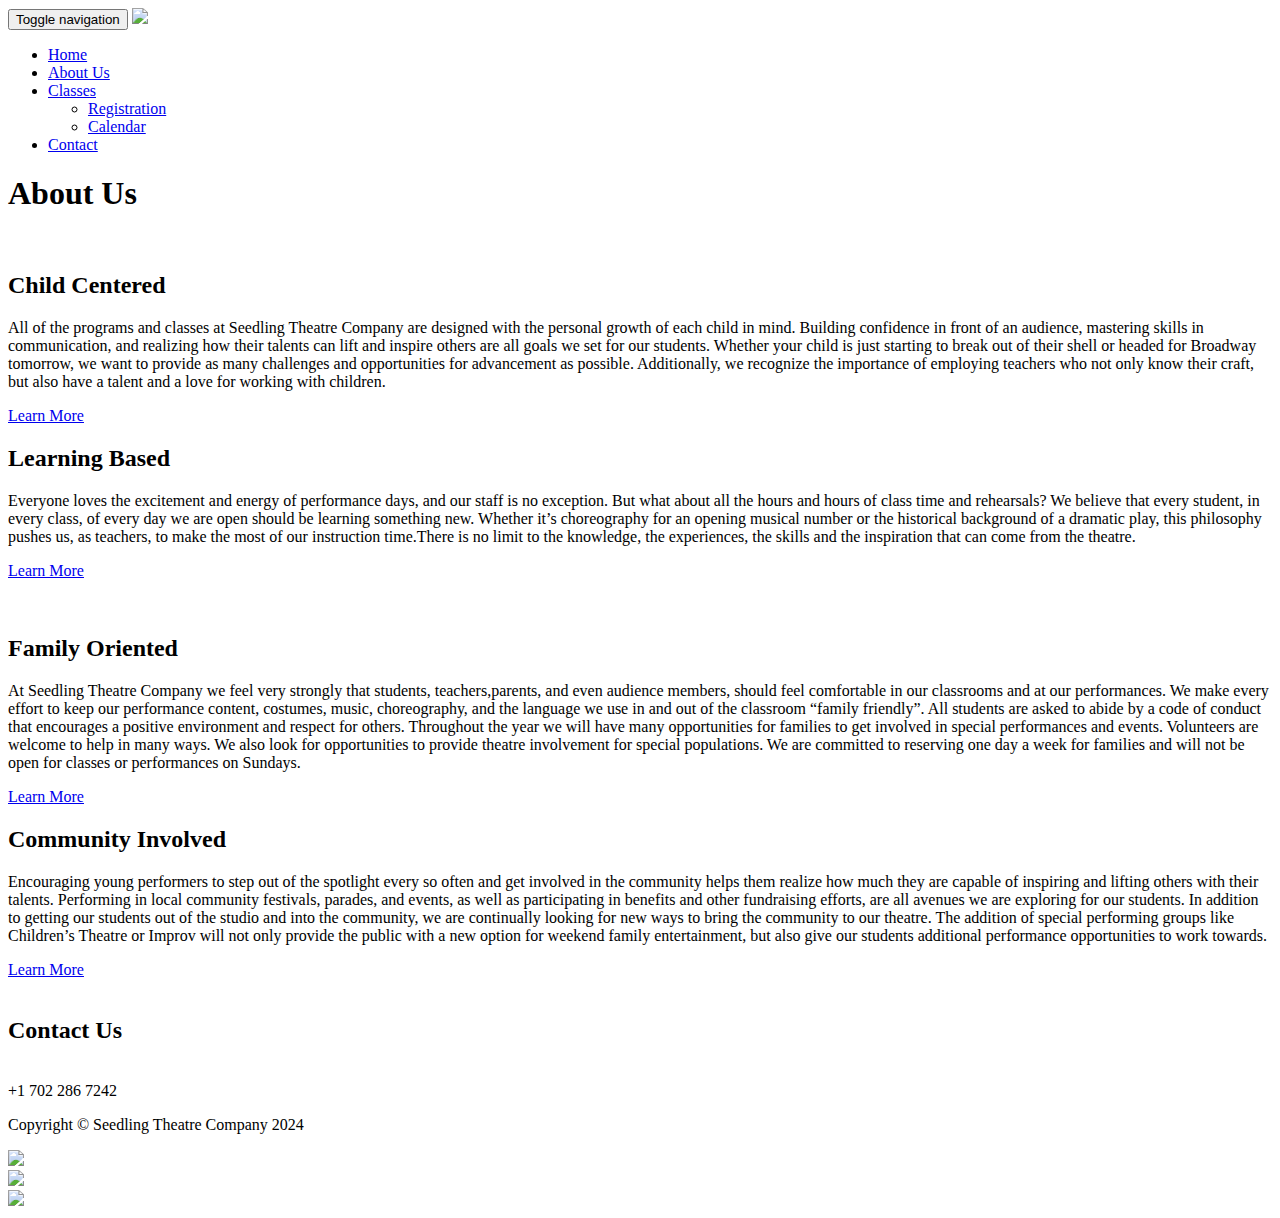
==== about.html @ 43692fe2 "Add files via upload" ====
<!DOCTYPE html>
<html lang="en">

<head>

    <meta charset="utf-8">
    <meta http-equiv="X-UA-Compatible" content="IE=edge">
    <meta name="viewport" content="width=device-width, initial-scale=1">
    
    <title>Seedling Theatre Company</title>

    <link href="css/bootstrap.min.css" rel="stylesheet">

    <link href="css/custom.css" rel="stylesheet">

    <link href='http://fonts.googleapis.com/css?family=Open+Sans:300italic,400italic,600italic,700italic,800italic,400,300,600,700,800' rel='stylesheet' type='text/css'>
    
</head>

<body>

    <!-- Navigation -->
    <nav id="siteNav" class="navbar navbar-default navbar-fixed-top" role="navigation">
        <div class="container">
            <!-- Logo and responsive toggle -->
            <div class="navbar-header">
                <button type="button" class="navbar-toggle" data-toggle="collapse" data-target="#navbar">
                    <span class="sr-only">Toggle navigation</span>
                    <span class="icon-bar"></span>
                    <span class="icon-bar"></span>
                    <span class="icon-bar"></span>
                </button>
                <a class="navbar-brand" href="#">
                	 <img class="img-responsive" src="images/SeedlingTheatreLOGO.png"width="200px"> 
                    
                
                </a>
            </div>
            <!-- Navbar links -->
            <div class="collapse navbar-collapse" id="navbar">
                <ul class="nav navbar-nav navbar-right">
                    <li class="active">
                        <a href="file:///Users/faresalkharji/Desktop/web_code/index.html#">Home</a>
                    </li>
                    <li>
                        <a href="file:///Users/faresalkharji/Desktop/web_code/about.html#">About Us</a>
                    </li>
					<li class="dropdown">
						<a href="#" class="dropdown-toggle" data-toggle="dropdown" role="button" aria-haspopup="true" aria-expanded="false">Classes <span class="caret"></span></a>
						<ul class="dropdown-menu" aria-labelledby="about-us">
							<li><a href="file:///Users/faresalkharji/Desktop/web_code/Registration.html">Registration</a></li>
							<li><a href="file:///Users/faresalkharji/Desktop/web_code/calendar.html">Calendar</a></li>
							
						</ul>
					</li>
                    <li>
                        <a href="file:///Users/faresalkharji/Desktop/web_code/contact.html">Contact</a>
                    </li>
                </ul>
                
            </div><!-- /.navbar-collapse -->
        </div><!-- /.container -->
    </nav>

	<!-- Header -->
    <header>
        <div class="header-content">
            <div class="header-content-inner">
                <h1>About Us</h1>
            </div>
        </div>
    </header>

	<!-- Intro Section -->
   

	<!-- Content 1 -->
    <section class="content">
        <div class="container">
            <div class="row">
                <div class="col-sm-6">
                    <img class="img-responsive img-circle center-block" src="images/Child.jpg" alt="">
                </div>
                <div class="col-sm-6">
                	<h2 class="section-header">Child Centered</h2>
                	<p class="lead text-muted">All of the programs and classes at Seedling Theatre Company are designed with the personal growth of each child in mind. Building confidence in front of an audience, mastering skills in communication, and realizing how their talents can lift and inspire others are all goals we set for our students.

Whether your child is just starting to break out of their shell or headed for Broadway tomorrow, we want to provide as many challenges and opportunities for advancement as possible. Additionally, we recognize the importance of employing teachers who not only know their craft, but also have a talent and a love for working with children. </p>
                	<a href="#" class="btn btn-primary btn-lg">Learn More</a>
                </div>                
                
            </div>
        </div>
    </section>

	<!-- Content 2 -->
     <section class="content content-2">
        <div class="container">
            <div class="row">
                <div class="col-sm-6">
                	<h2 class="section-header">Learning Based</h2>
                	<p class="lead text-light">Everyone loves the excitement and energy of performance days, and our staff is no exception. But what about all the hours and hours of class time and rehearsals?

We believe that every student, in every class, of every day we are open should be learning something new. Whether it’s choreography for an opening musical number or the historical background of a dramatic play, this philosophy pushes us, as teachers, to make the most of our instruction time.There is no limit to the knowledge, the experiences, the skills and the inspiration that can come from the theatre. </p>
                	<a href="#" class="btn btn-default btn-lg">Learn More</a>
                </div>    
                <div class="col-sm-6">
                    <img class="img-responsive img-circle center-block" src="images/Mission.jpg" alt="">
                </div>            
                
            </div>
        </div>
    </section> 
    
    <section class="content">
        <div class="container">
            <div class="row">
                <div class="col-sm-6">
                    <img class="img-responsive img-circle center-block" src="images/18580927_141117309766564_3975410068341391360_n.jpg" alt="">
                </div>
                <div class="col-sm-6">
                	<h2 class="section-header">Family Oriented</h2>
                	<p class="lead text-muted">At Seedling Theatre Company we feel very strongly that students, teachers,parents, and even audience members, should feel comfortable in our classrooms and at our performances. We make every effort to keep our performance content, costumes, music, choreography, and the language we use in and out of the classroom “family friendly”. All students are asked to abide by a code of conduct that encourages a positive environment and respect for others.

Throughout the year we will have many opportunities for families to get involved in special performances and events. Volunteers are welcome to help in many ways. We also look for opportunities to provide theatre involvement for special populations.

We are committed to reserving one day a week for families and will not be open for classes or performances on Sundays. </p>
                	<a href="#" class="btn btn-primary btn-lg">Learn More</a>
                </div>                
                
            </div>
        </div>
    </section>

    <section class="content content-2">
        <div class="container">
            <div class="row">
                <div class="col-sm-6">
                	<h2 class="section-header">Community Involved</h2>
                	<p class="lead text-light">Encouraging young performers to step out of the spotlight every so often and get involved in the community helps them realize how much they are capable of inspiring and lifting others with their talents. Performing in local community festivals, parades, and events, as well as participating in benefits and other fundraising efforts, are all avenues we are exploring for our students.

In addition to getting our students out of the studio and into the community, we are continually looking for new ways to bring the community to our theatre. The addition of special performing groups like Children’s Theatre or Improv will not only provide the public with a new option for weekend family entertainment, but also give our students additional performance opportunities to work towards.</p>
                	<a href="#" class="btn btn-default btn-lg">Learn More</a>
                </div>    
                <div class="col-sm-6">
                    <img class="img-responsive img-circle center-block" src="images/Com.jpg" alt="">
                </div>            
                
            </div>
        </div>
    </section> 

   

	<!-- Content 3 -->
    
    
	<!-- Footer -->
    <footer class="page-footer">
    
    	<!-- Contact Us -->
        <div class="contact">
        	<div class="container">
				<h2 class="section-heading">Contact Us</h2>
				<p><span class="glyphicon glyphicon-earphone"></span><br>+1 702 286 7242</p>
        	</div>
        </div>
        	
        <!-- Copyright etc -->
        <div class="small-print">
        	<div class="container">
        		<p>Copyright &copy; Seedling Theatre Company 2024</p>
                
        	</div>
           <div class="flex-container">
  <div> <img class="img-responsive" src="images/instagram.png"width="20px"></div>
  <div> <img class="img-responsive" src="images/facebook-app-symbol.png"width="20px"> </div>
  <div> <img class="img-responsive" src="images/youtube.png"width="20px"> </div>  
</div>
        </div>
        
    </footer>

    <!-- jQuery -->
    <script src="js/jquery-1.11.3.min.js"></script>

    <!-- Bootstrap Core JavaScript -->
    <script src="js/bootstrap.min.js"></script>

    <!-- Plugin JavaScript -->
    <script src="js/jquery.easing.min.js"></script>
    
    <!-- Custom Javascript -->
    <script src="js/custom.js"></script>

</body>

</html>
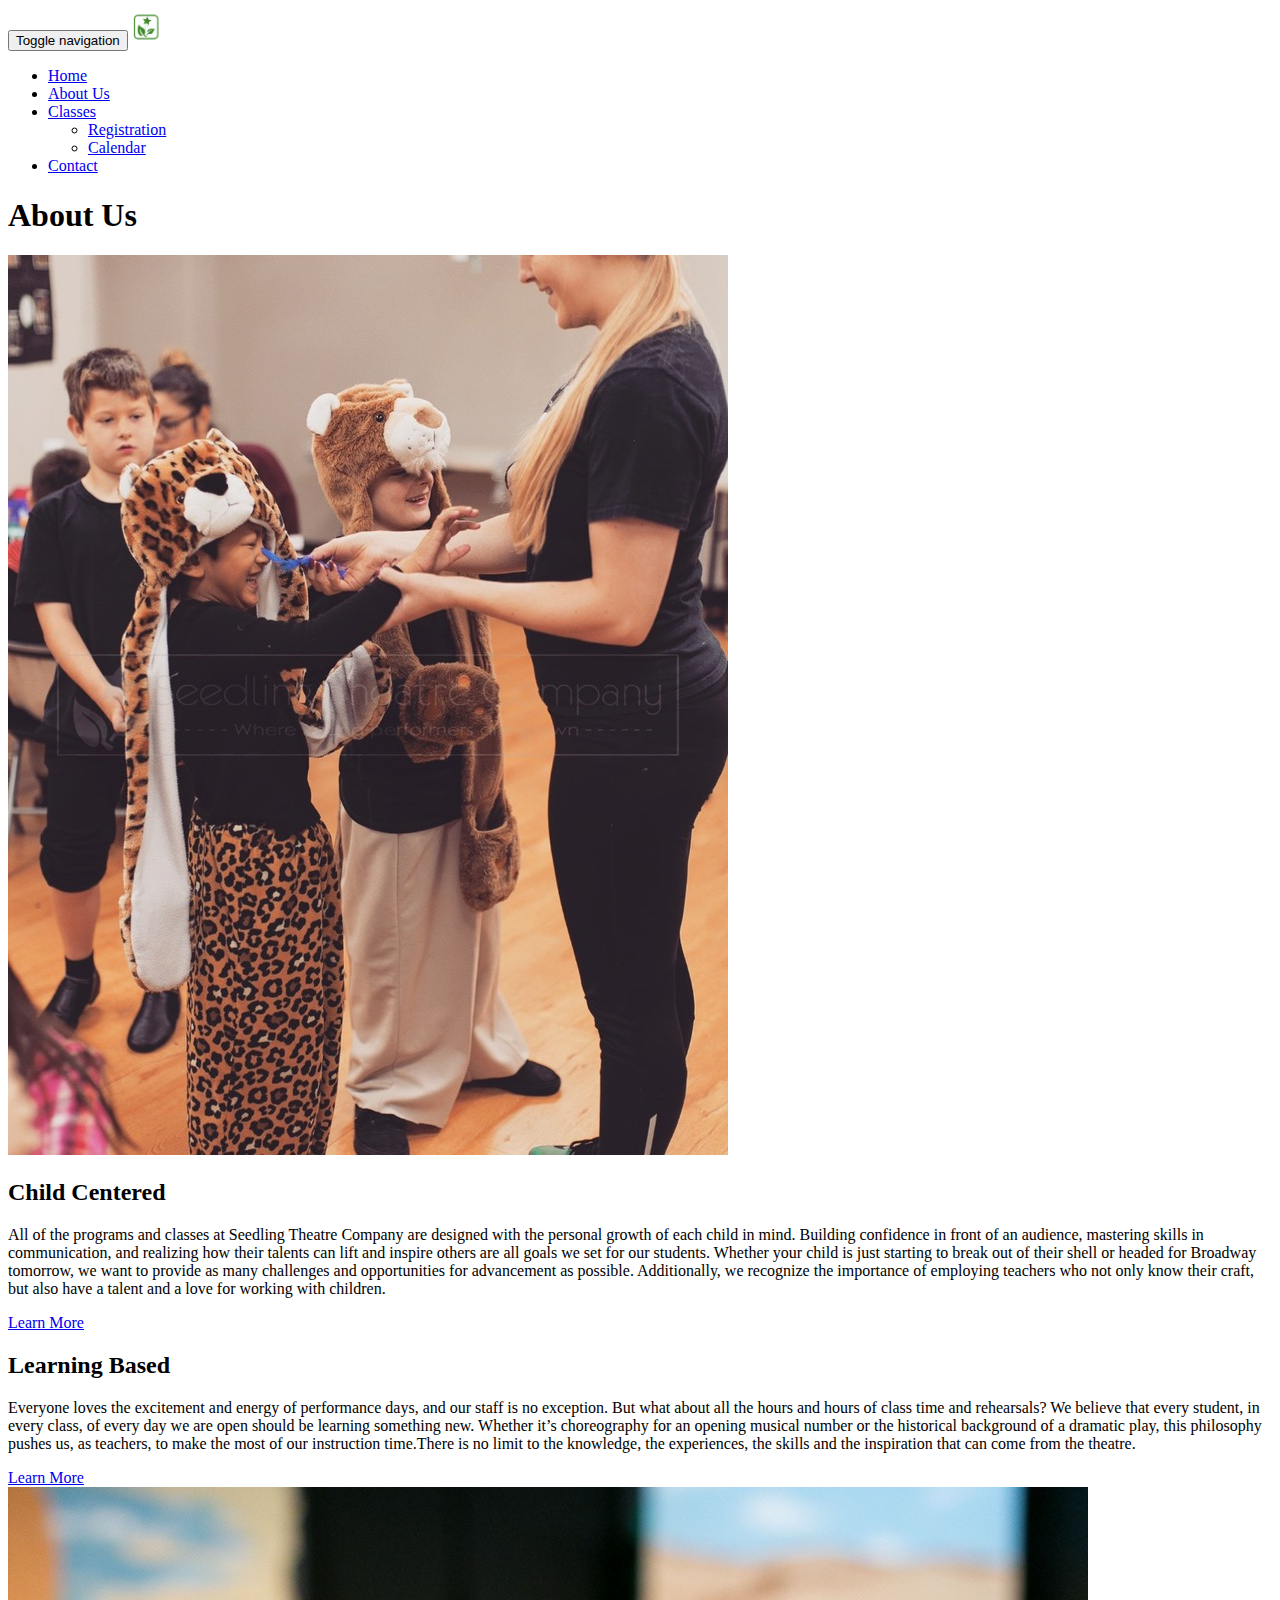
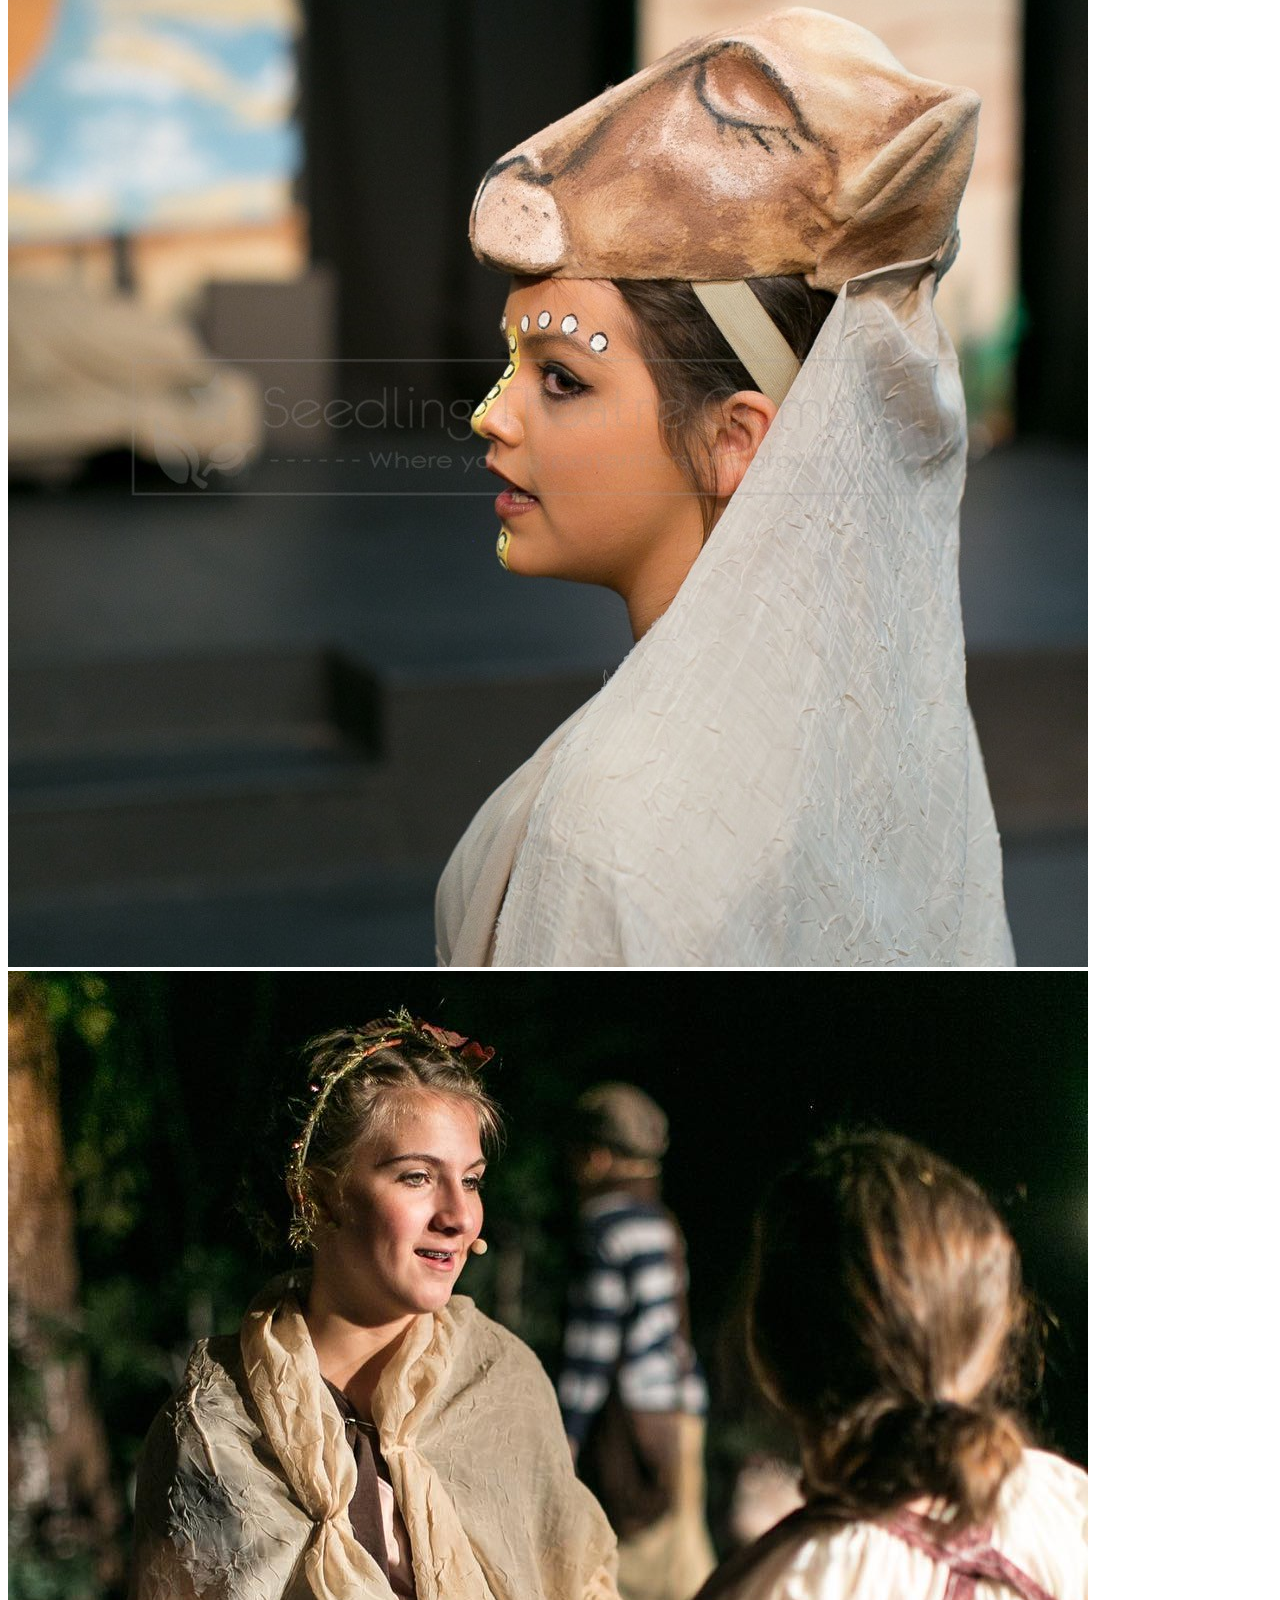
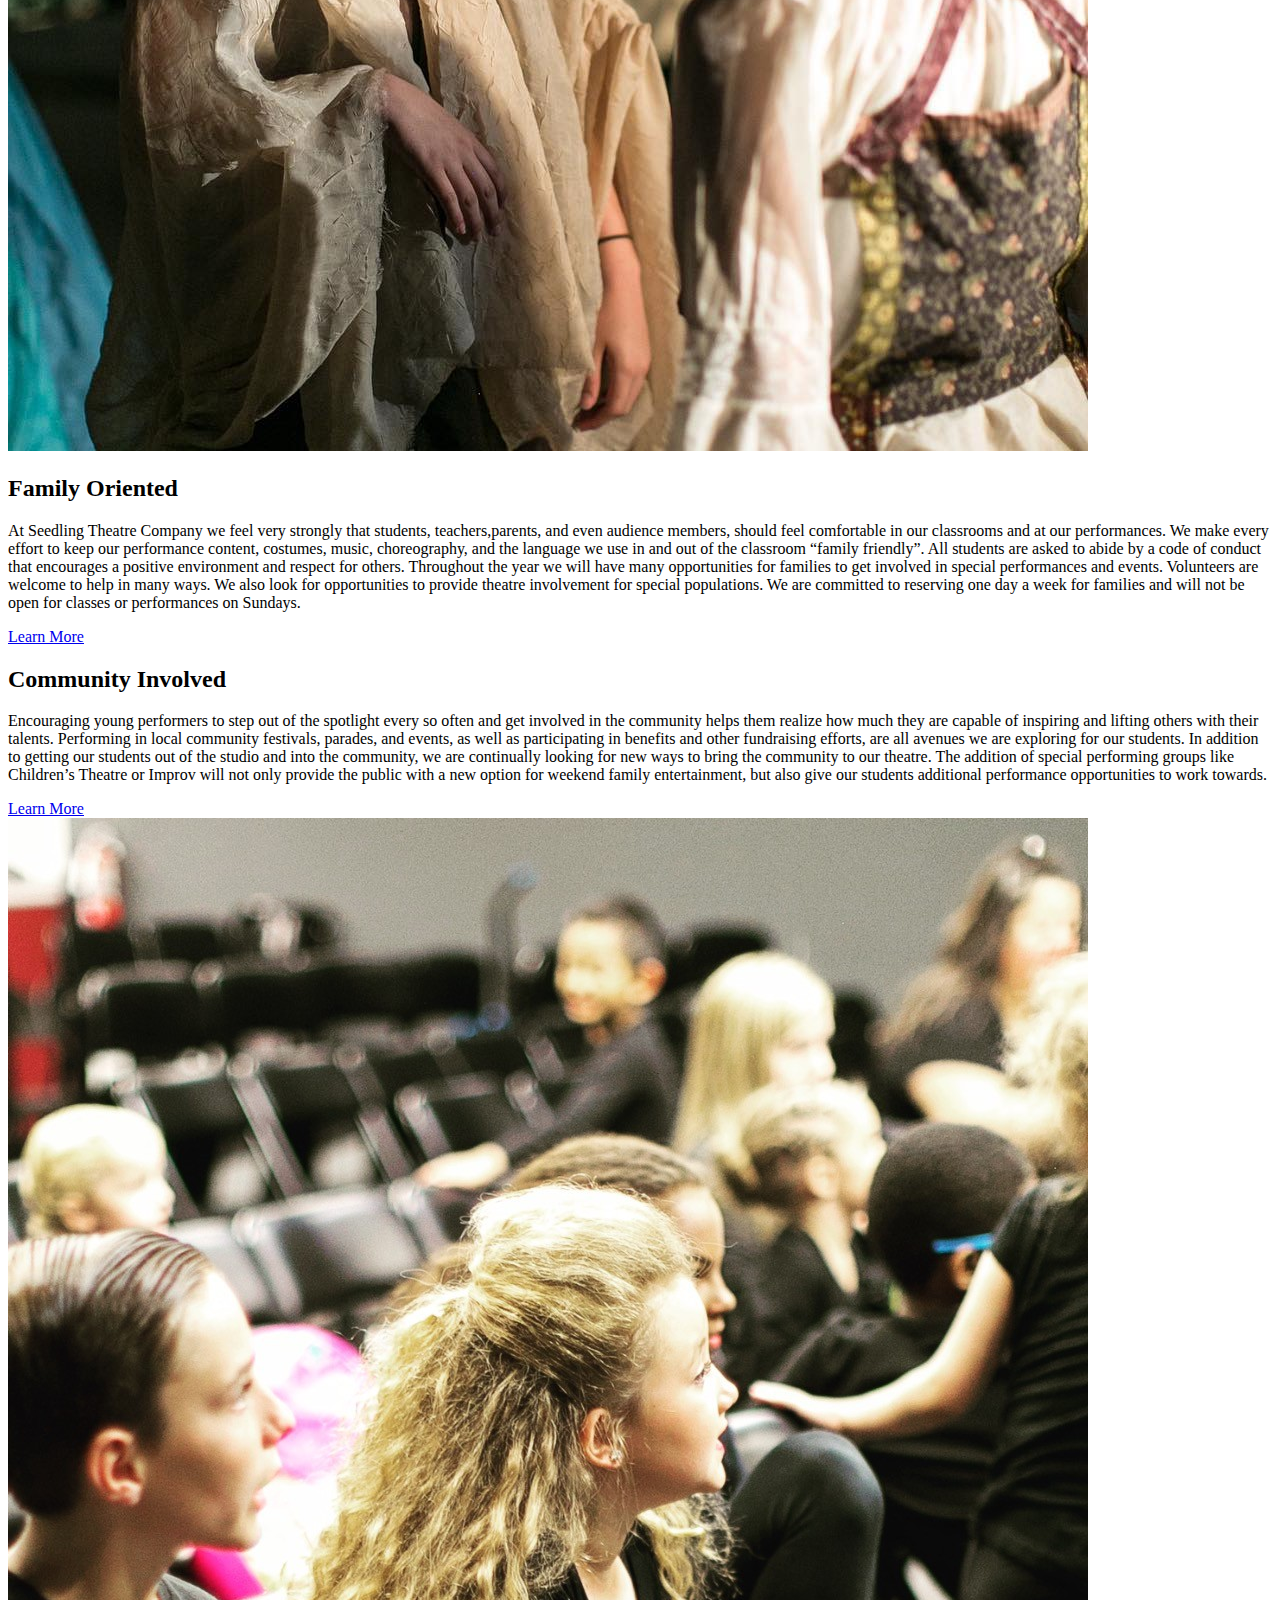
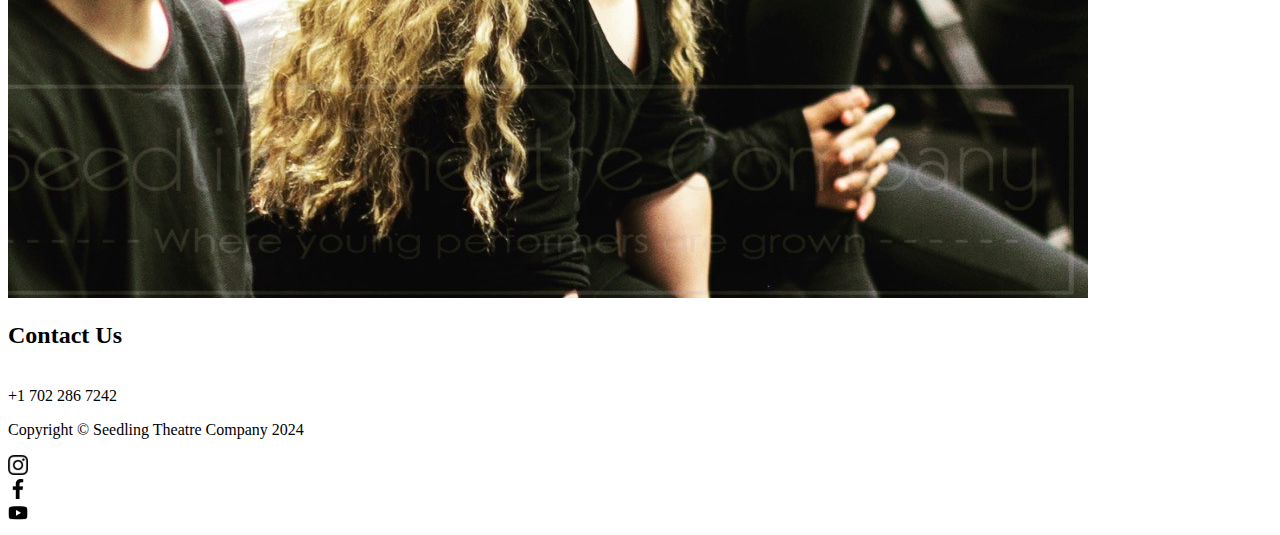
==== commit 03c2d81c: "Update about.html" ====
--- a/about.html
+++ b/about.html
@@ -31,7 +31,7 @@
                     <span class="icon-bar"></span>
                 </button>
                 <a class="navbar-brand" href="#">
-                	 <img class="img-responsive" src="images/SeedlingTheatreLOGO.png"width="200px"> 
+                	 <img class="img-responsive" src="SeedlingTheatreLOGO.png"width="200px"> 
                     
                 
                 </a>
@@ -79,7 +79,7 @@
         <div class="container">
             <div class="row">
                 <div class="col-sm-6">
-                    <img class="img-responsive img-circle center-block" src="images/Child.jpg" alt="">
+                    <img class="img-responsive img-circle center-block" src="Child.jpg" alt="">
                 </div>
                 <div class="col-sm-6">
                 	<h2 class="section-header">Child Centered</h2>
@@ -105,7 +105,7 @@
                 	<a href="#" class="btn btn-default btn-lg">Learn More</a>
                 </div>    
                 <div class="col-sm-6">
-                    <img class="img-responsive img-circle center-block" src="images/Mission.jpg" alt="">
+                    <img class="img-responsive img-circle center-block" src="Mission.jpg" alt="">
                 </div>            
                 
             </div>
@@ -116,7 +116,7 @@
         <div class="container">
             <div class="row">
                 <div class="col-sm-6">
-                    <img class="img-responsive img-circle center-block" src="images/18580927_141117309766564_3975410068341391360_n.jpg" alt="">
+                    <img class="img-responsive img-circle center-block" src="18580927_141117309766564_3975410068341391360_n.jpg" alt="">
                 </div>
                 <div class="col-sm-6">
                 	<h2 class="section-header">Family Oriented</h2>
@@ -143,7 +143,7 @@
                 	<a href="#" class="btn btn-default btn-lg">Learn More</a>
                 </div>    
                 <div class="col-sm-6">
-                    <img class="img-responsive img-circle center-block" src="images/Com.jpg" alt="">
+                    <img class="img-responsive img-circle center-block" src="Com.jpg" alt="">
                 </div>            
                 
             </div>
@@ -173,9 +173,9 @@
                 
         	</div>
            <div class="flex-container">
-  <div> <img class="img-responsive" src="images/instagram.png"width="20px"></div>
-  <div> <img class="img-responsive" src="images/facebook-app-symbol.png"width="20px"> </div>
-  <div> <img class="img-responsive" src="images/youtube.png"width="20px"> </div>  
+  <div> <img class="img-responsive" src="instagram.png"width="20px"></div>
+  <div> <img class="img-responsive" src="facebook-app-symbol.png"width="20px"> </div>
+  <div> <img class="img-responsive" src="youtube.png"width="20px"> </div>  
 </div>
         </div>
         
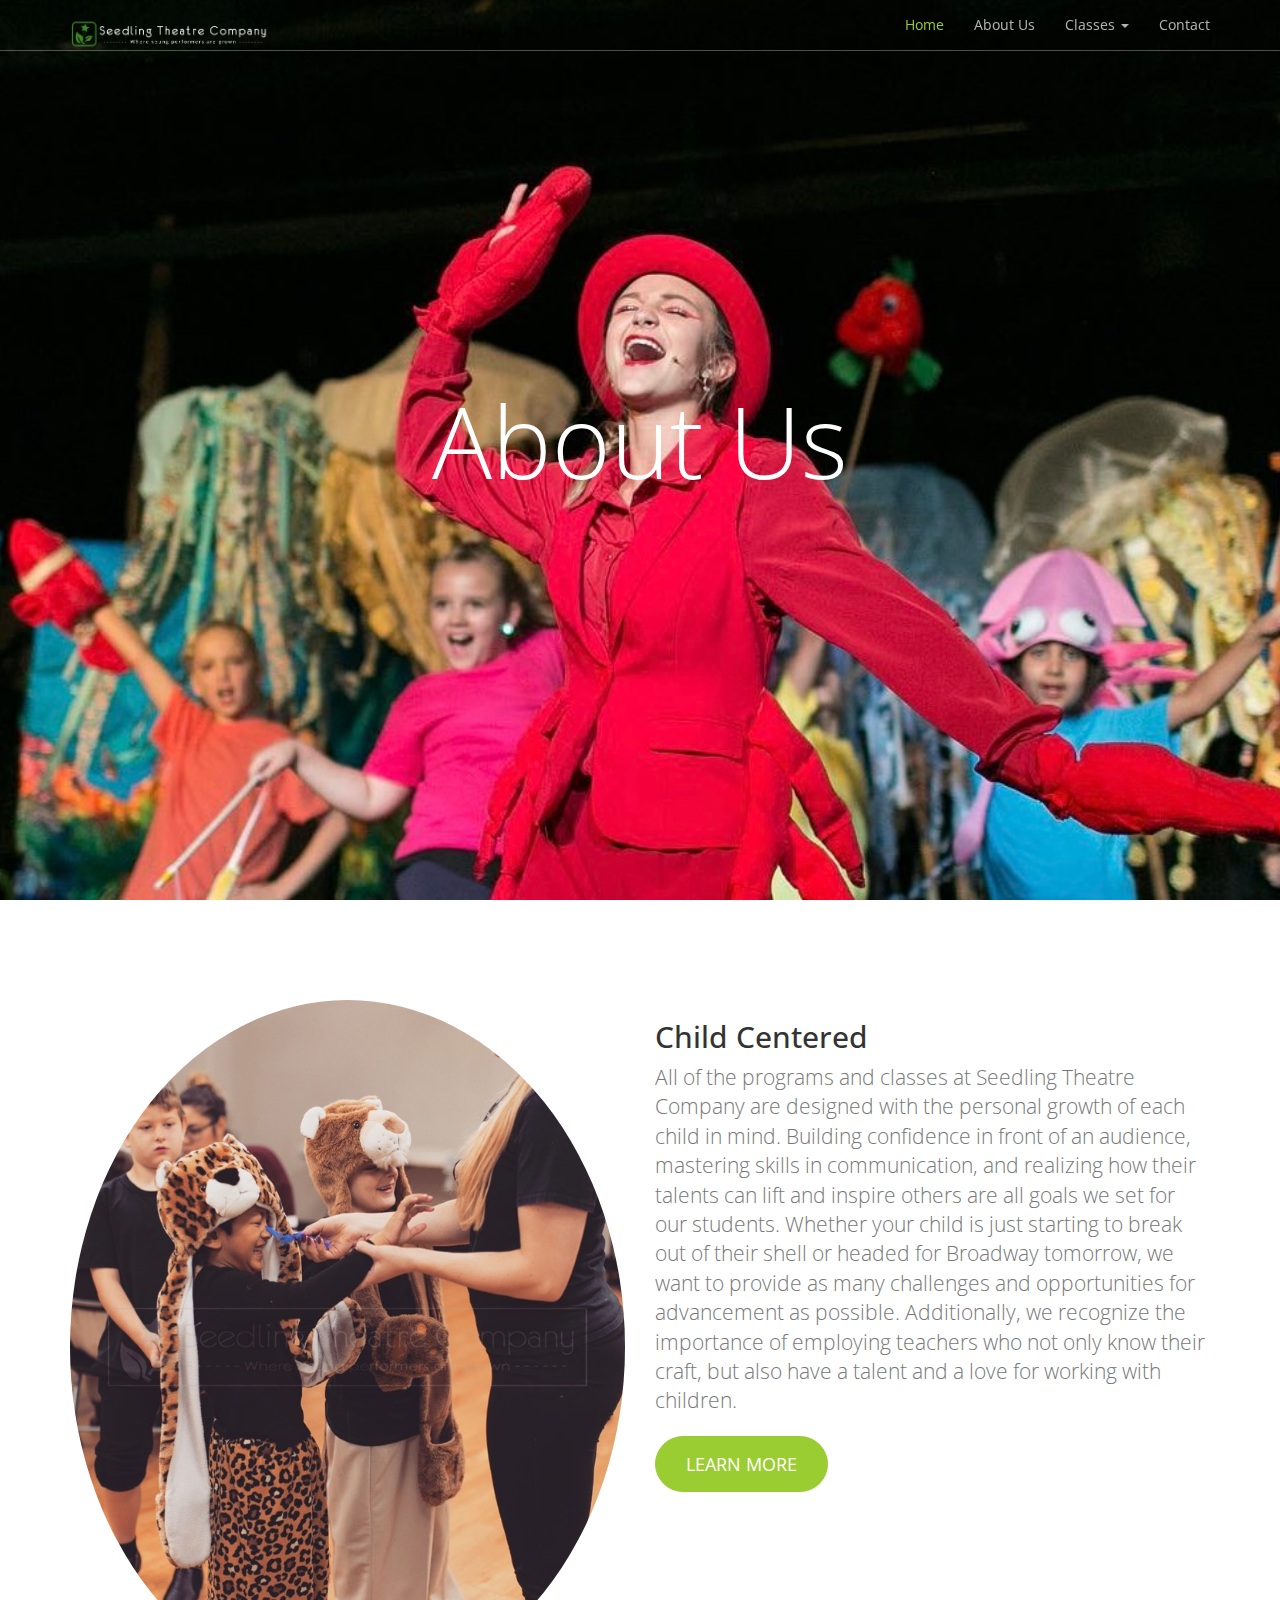
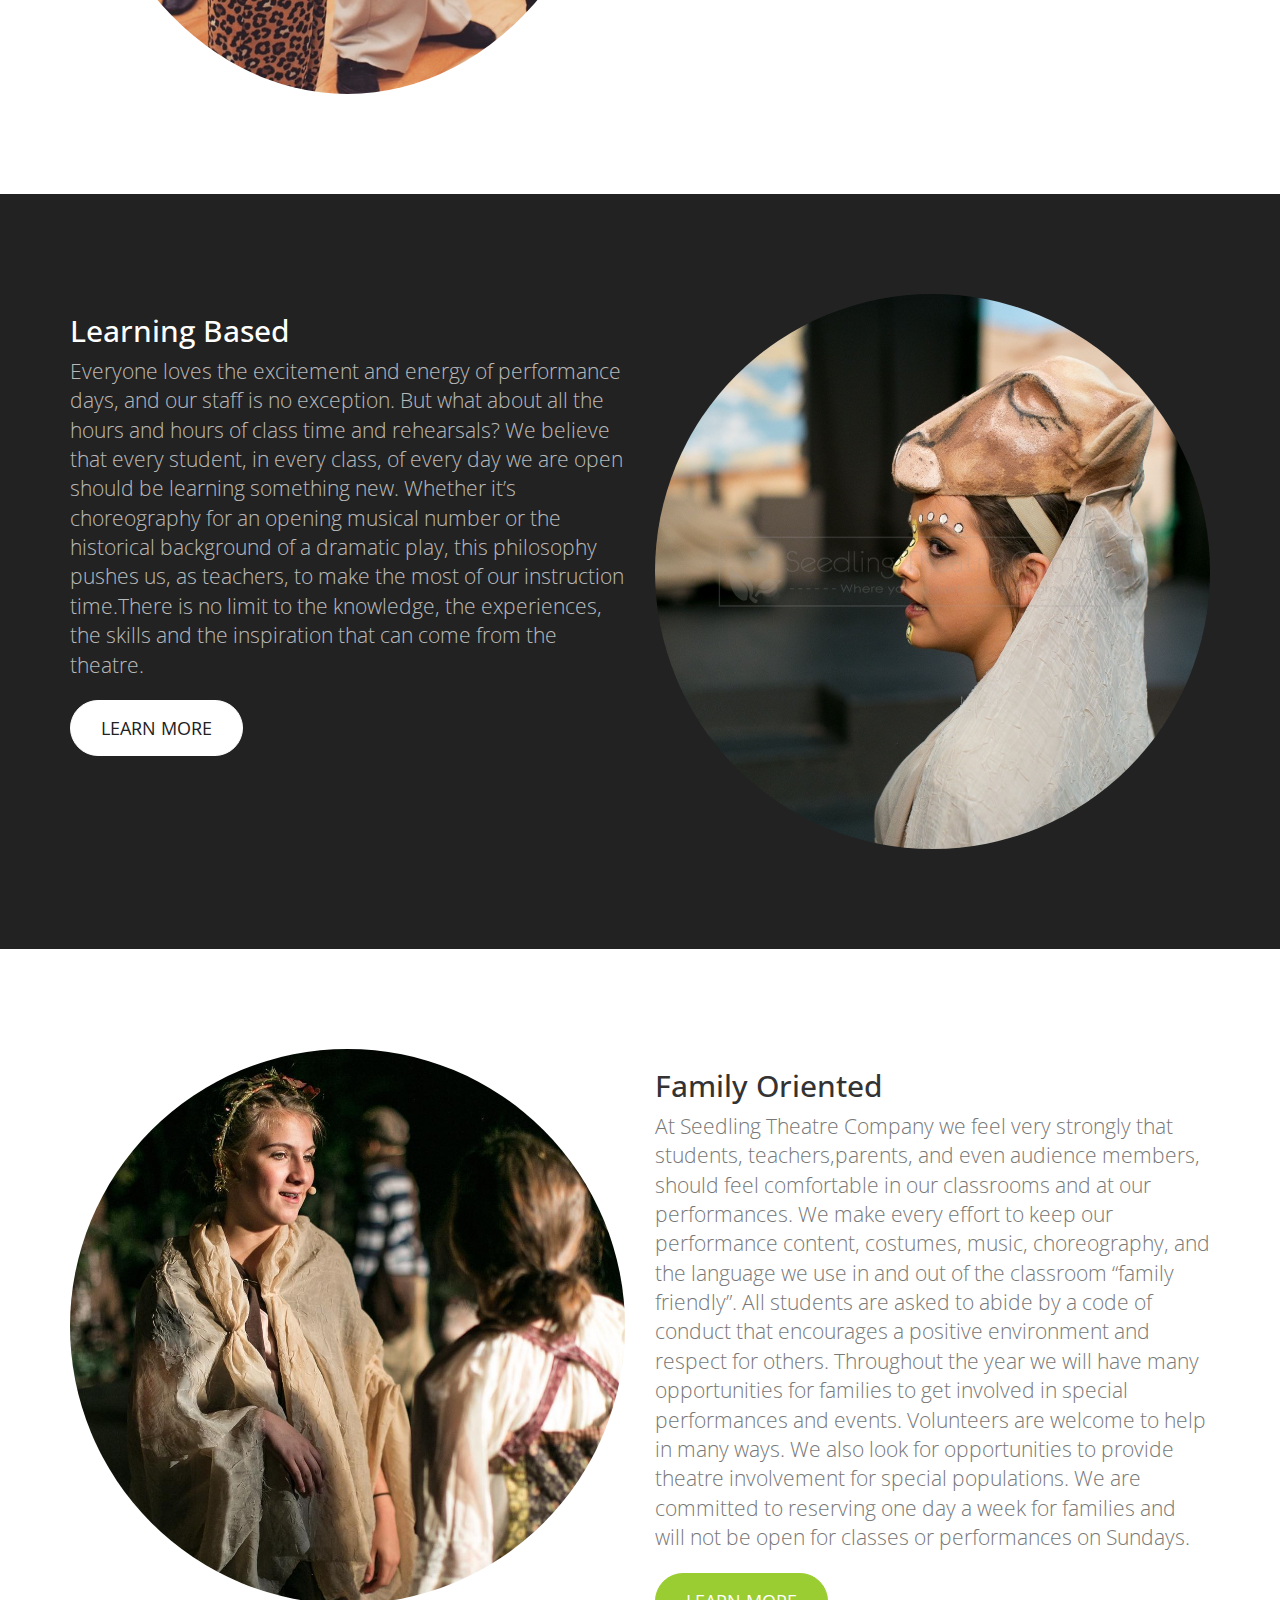
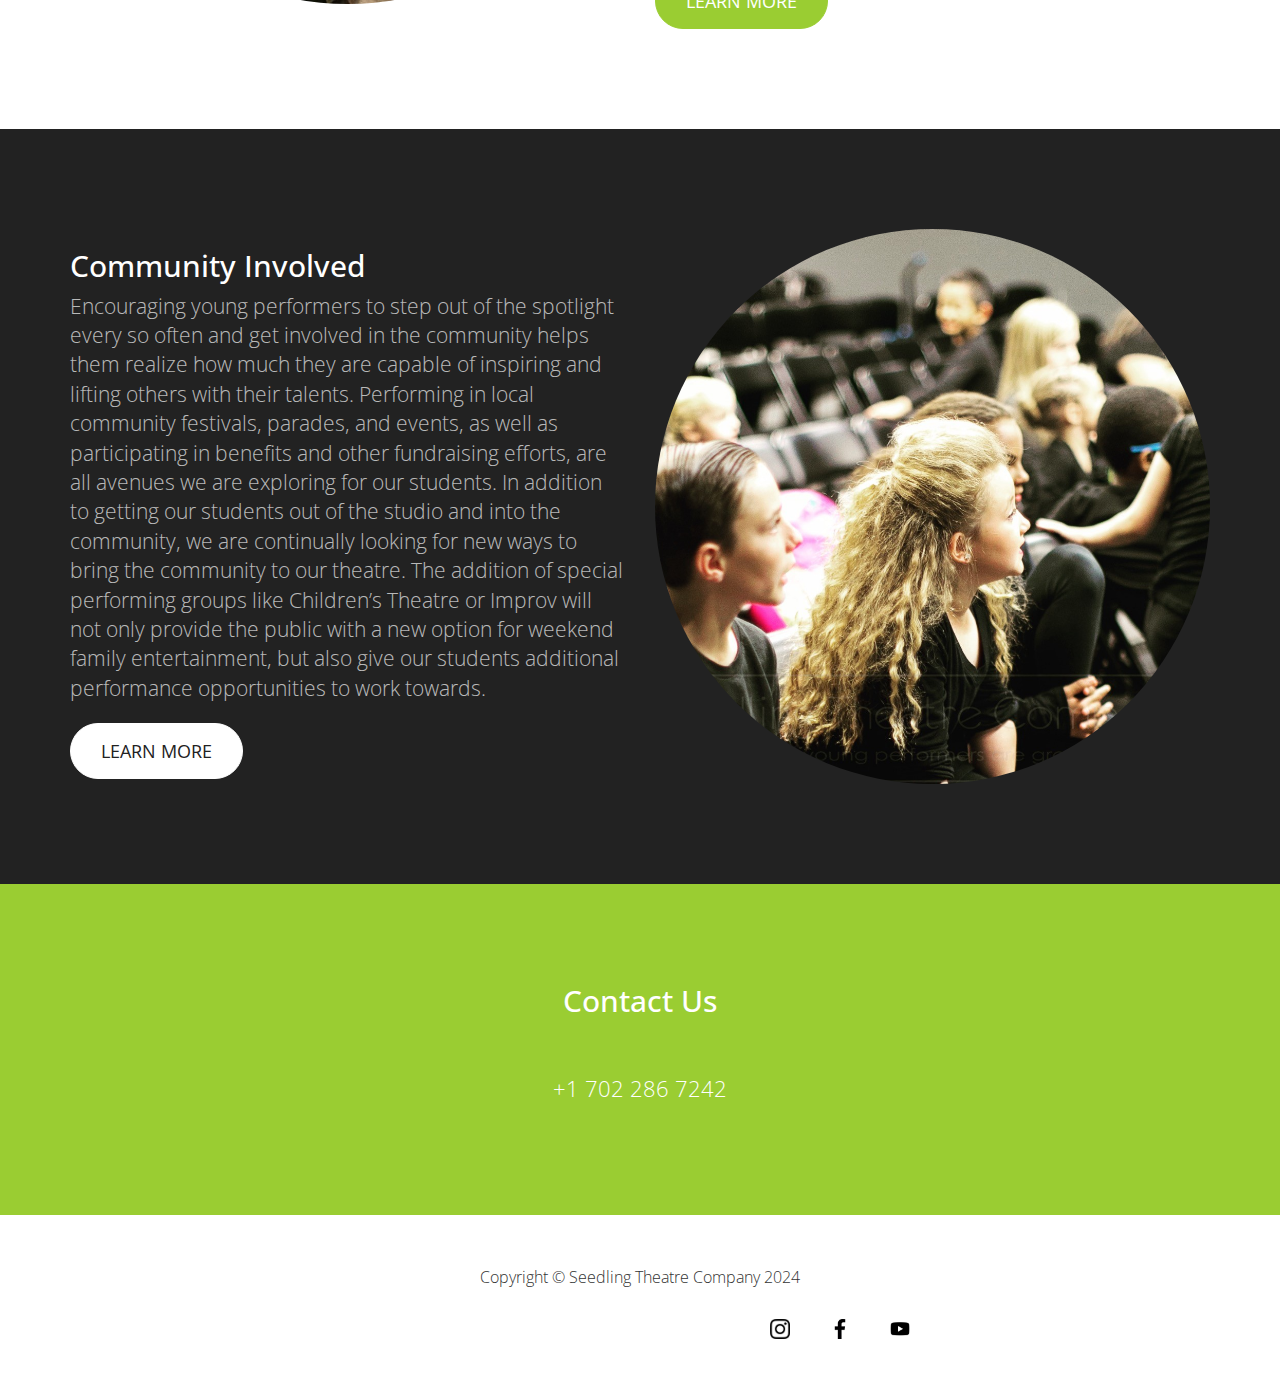
==== commit eeffc591: "Update about.html" ====
--- a/about.html
+++ b/about.html
@@ -9,9 +9,9 @@
     
     <title>Seedling Theatre Company</title>
 
-    <link href="css/bootstrap.min.css" rel="stylesheet">
+    <link href="bootstrap.min.css" rel="stylesheet">
 
-    <link href="css/custom.css" rel="stylesheet">
+    <link href="custom.css" rel="stylesheet">
 
     <link href='http://fonts.googleapis.com/css?family=Open+Sans:300italic,400italic,600italic,700italic,800italic,400,300,600,700,800' rel='stylesheet' type='text/css'>
     
@@ -40,21 +40,21 @@
             <div class="collapse navbar-collapse" id="navbar">
                 <ul class="nav navbar-nav navbar-right">
                     <li class="active">
-                        <a href="file:///Users/faresalkharji/Desktop/web_code/index.html#">Home</a>
+                        <a href="index.html#">Home</a>
                     </li>
                     <li>
-                        <a href="file:///Users/faresalkharji/Desktop/web_code/about.html#">About Us</a>
+                        <a href="about.html#">About Us</a>
                     </li>
 					<li class="dropdown">
 						<a href="#" class="dropdown-toggle" data-toggle="dropdown" role="button" aria-haspopup="true" aria-expanded="false">Classes <span class="caret"></span></a>
 						<ul class="dropdown-menu" aria-labelledby="about-us">
-							<li><a href="file:///Users/faresalkharji/Desktop/web_code/Registration.html">Registration</a></li>
-							<li><a href="file:///Users/faresalkharji/Desktop/web_code/calendar.html">Calendar</a></li>
+							<li><a href="Registration.html">Registration</a></li>
+							<li><a href="calendar.html">Calendar</a></li>
 							
 						</ul>
 					</li>
                     <li>
-                        <a href="file:///Users/faresalkharji/Desktop/web_code/contact.html">Contact</a>
+                        <a href="contact.html">Contact</a>
                     </li>
                 </ul>
                 
--- a/custom.css
+++ b/custom.css
@@ -0,0 +1,449 @@
+html,
+body {
+    width: 100%;
+    height: 100%;
+    font-family: 'Open Sans','Helvetica Neue',Arial,sans-serif;
+}
+
+a {
+    color: yellowgreen;
+    -webkit-transition: all .35s;
+    -moz-transition: all .35s;
+    transition: all .35s;
+    tab-size: 30px;
+}
+
+a:hover,
+a:focus {
+    color: forestgreen;
+}
+
+p {
+    font-size: 16px;
+    line-height: 1.5;
+}
+
+header {
+    position: relative;
+    width: 100%;
+    min-height: auto;
+    text-align: center;
+    color: #fff;
+    background-image: url('first_page.jpg');
+    background-position: center;
+    -webkit-background-size: cover;
+    -moz-background-size: cover;
+    background-size: cover;
+    -o-background-size: cover;
+}
+
+header .header-content {
+    position: relative;
+    width: 100%;
+    padding: 100px 15px 70px;
+    text-align: center;
+}
+
+header .header-content .header-content-inner h1 {
+    margin-top: 0;
+    margin-bottom: 20px;
+    font-size: 50px;
+    font-weight: 300;
+}
+
+header .header-content .header-content-inner p {
+    margin-bottom: 50px;
+    font-size: 16px;
+    font-weight: 300;
+    color: rgba(255,255,255,.7);
+}
+
+@media(min-width:768px) {
+    header {
+        min-height: 100%;
+    }
+
+    header .header-content {
+        position: absolute;
+        top: 50%;
+        padding: 0 50px;
+        -webkit-transform: translateY(-50%);
+        -ms-transform: translateY(-50%);
+        transform: translateY(-50%);
+    }
+
+    header .header-content .header-content-inner {
+        margin-right: auto;
+        margin-left: auto;
+        max-width: 1000px;
+    }
+
+	header .header-content .header-content-inner h1 {
+    	font-size: 100px;
+		}
+
+    header .header-content .header-content-inner p {
+        margin-right: auto;
+        margin-left: auto;
+        max-width: 80%;
+        font-size: 18px;
+    }
+}
+
+.section-heading {
+    margin-top: 0;
+    margin-bottom: 20px;
+}
+
+.intro {
+	color: #fff;
+    background-color: yellowgreen;
+    padding: 70px 0;
+    text-align: center;
+}
+
+.content {
+    padding: 100px 0;
+}
+
+.content-2 {
+	color: #fff;
+    background-color: #222;
+}
+
+.content-3 {
+	padding: 20px 0 40px;
+	text-align: center;
+}
+
+.promo,
+.promo h3,
+.promo a:link,
+.promo a:visited,
+.promo a:hover,
+.promo a:active {
+    color: white;
+	text-shadow: 0px 0px 40px black;
+    text-decoration: none;
+}
+
+.promo-item {
+    height: 200px;
+    line-height: 180px;
+    text-align: center;
+}
+
+.promo-item:hover {
+    background-size: 110%; 
+    border: 10px solid rgba(255,255,255,0.3);
+    line-height: 160px;
+}
+
+.promo-item h3 {
+    font-size: 40px;
+    display: inline-block;
+    vertical-align: middle;
+}
+
+.item-1 {
+	background: url('../images/writing.jpg');
+	}
+	
+.item-2 {
+	background: url('../images/concert.jpg');
+	}
+	
+.item-3 {
+	background: url('../images/pencil_sharpener.jpg');
+	}
+		
+.item-1,
+.item-2,
+.item-3 {
+	background-size: cover;
+	background-position: 50% 50%;
+	}
+
+.page-footer {
+	text-align: center;
+	}
+
+.page-footer .contact {
+	padding: 100px 0;
+	background-color: yellowgreen;
+	color: #fff;
+	}
+
+.page-footer .contact p {
+	font-size: 22px;
+	font-weight: 300;
+	}
+	
+.content-3 .glyphicon,	
+.page-footer .contact .glyphicon {
+	font-size: 32px;
+	font-weight: 700;
+	}
+		
+.page-footer .small-print {
+	padding: 50px 0 40px;
+	font-weight: 300;
+	}
+
+.text-light {
+    color: rgba(255,255,255,.7);
+}
+
+.navbar-default {
+    border-color: rgba(34,34,34,.05);
+    background-color: #fff;
+    -webkit-transition: all .35s;
+    -moz-transition: all .35s;
+    transition: all .35s;
+}
+
+.navbar-default .navbar-header .navbar-brand {
+    color: yellowgreen;
+}
+
+.navbar-default .navbar-header .navbar-brand:hover,
+.navbar-default .navbar-header .navbar-brand:focus {
+    color: #eb3812;
+}
+
+.navbar-default .nav > li>a,
+.navbar-default .nav>li>a:focus {
+    color: #222;
+}
+
+.navbar-default .nav > li>a:hover,
+.navbar-default .nav>li>a:focus:hover {
+    color: yellowgreen;
+}
+
+.navbar-default .nav > li.active>a,
+.navbar-default .nav>li.active>a:focus {
+    color: yellowgreen!important;
+    background-color: transparent;
+}
+
+.navbar-default .nav > li.active>a:hover,
+.navbar-default .nav>li.active>a:focus:hover {
+    background-color: transparent;
+}
+
+@media(min-width:768px) {
+    .navbar-default {
+        border-color: rgba(255,255,255,.3);
+        background-color: transparent;
+    }
+
+    .navbar-default .navbar-header .navbar-brand {
+        color: rgba(255,255,255,.7);
+        letter-spacing: 0.5em;
+    }
+
+    .navbar-default .navbar-header .navbar-brand:hover,
+    .navbar-default .navbar-header .navbar-brand:focus {
+        color: #fff;
+    }
+
+    .navbar-default .nav > li>a,
+    .navbar-default .nav>li>a:focus {
+        color: rgba(255,255,255,.7);
+    }
+
+    .navbar-default .nav > li>a:hover,
+    .navbar-default .nav>li>a:focus:hover {
+        color: #fff;
+    }
+
+    .navbar-default.affix {
+        border-color: #fff;
+        background-color: #fff;
+        box-shadow: 0px 7px 20px 0px rgba(0,0,0,0.1);
+    }
+
+    .navbar-default.affix .navbar-header .navbar-brand {
+        letter-spacing: 0;
+        color: yellowgreen;
+    }
+
+    .navbar-default.affix .navbar-header .navbar-brand:hover,
+    .navbar-default.affix .navbar-header .navbar-brand:focus {
+        color: #eb3812;
+    }
+
+    .navbar-default.affix .nav > li>a,
+    .navbar-default.affix .nav>li>a:focus {
+        color: #222;
+    }
+
+    .navbar-default.affix .nav > li>a:hover,
+    .navbar-default.affix .nav>li>a:focus:hover {
+        color: yellowgreen;
+    }
+}
+
+.btn-default {
+    border-color: #fff;
+    color: #222;
+    background-color: #fff;
+    -webkit-transition: all .35s;
+    -moz-transition: all .35s;
+    transition: all .35s;
+}
+
+.btn-default:hover,
+.btn-default:focus,
+.btn-default.focus,
+.btn-default:active,
+.btn-default.active,
+.open > .dropdown-toggle.btn-default {
+    border-color: #eee;
+    color: #222;
+    background-color: #eee;
+}
+
+.btn-default:active,
+.btn-default.active,
+.open > .dropdown-toggle.btn-default {
+    background-image: none;
+}
+
+.btn-default.disabled,
+.btn-default[disabled],
+fieldset[disabled] .btn-default,
+.btn-default.disabled:hover,
+.btn-default[disabled]:hover,
+fieldset[disabled] .btn-default:hover,
+.btn-default.disabled:focus,
+.btn-default[disabled]:focus,
+fieldset[disabled] .btn-default:focus,
+.btn-default.disabled.focus,
+.btn-default[disabled].focus,
+fieldset[disabled] .btn-default.focus,
+.btn-default.disabled:active,
+.btn-default[disabled]:active,
+fieldset[disabled] .btn-default:active,
+.btn-default.disabled.active,
+.btn-default[disabled].active,
+fieldset[disabled] .btn-default.active {
+    border-color: #fff;
+    background-color: #fff;
+}
+
+.btn-default .badge {
+    color: #fff;
+    background-color: #222;
+}
+
+.btn-primary {
+    border-color: yellowgreen;
+    color: #fff;
+    background-color: yellowgreen;
+    -webkit-transition: all .35s;
+    -moz-transition: all .35s;
+    transition: all .35s;
+}
+
+.btn-primary:hover,
+.btn-primary:focus,
+.btn-primary.focus,
+.btn-primary:active,
+.btn-primary.active,
+.open > .dropdown-toggle.btn-primary {
+    border-color: limegreen;
+    color: #fff;
+    background-color: limegreen;
+}
+
+.btn-primary:active,
+.btn-primary.active,
+.open > .dropdown-toggle.btn-primary {
+    background-image: none;
+}
+
+.btn-primary.disabled,
+.btn-primary[disabled],
+fieldset[disabled] .btn-primary,
+.btn-primary.disabled:hover,
+.btn-primary[disabled]:hover,
+fieldset[disabled] .btn-primary:hover,
+.btn-primary.disabled:focus,
+.btn-primary[disabled]:focus,
+fieldset[disabled] .btn-primary:focus,
+.btn-primary.disabled.focus,
+.btn-primary[disabled].focus,
+fieldset[disabled] .btn-primary.focus,
+.btn-primary.disabled:active,
+.btn-primary[disabled]:active,
+fieldset[disabled] .btn-primary:active,
+.btn-primary.disabled.active,
+.btn-primary[disabled].active,
+fieldset[disabled] .btn-primary.active {
+    border-color: yellowgreen;
+    background-color: yellowgreen;
+}
+
+.btn-primary .badge {
+    color: yellowgreen;
+    background-color: #fff;
+}
+
+
+.btn {
+    border-radius: 300px;
+    text-transform: uppercase;
+}
+
+.btn-lg {
+    padding: 15px 30px;
+}
+
+::-moz-selection {
+    text-shadow: none;
+    color: #fff;
+    background: #222;
+}
+
+::selection {
+    text-shadow: none;
+    color: #fff;
+    background: #222;
+}
+
+img::selection {
+    color: #fff;
+    background: 0 0;
+}
+
+img::-moz-selection {
+    color: #fff;
+    background: 0 0;
+}
+
+.text-primary {
+    color: yellowgreen;
+}
+
+.bg-primary {
+    background-color: yellowgreen;
+}
+
+.flex-container {
+  display: flex;
+     margin-left: 750px;
+ 
+}
+
+.flex-container > div {
+  position: middle 
+  margin: 10px;
+  padding: 20px;
+  font-size: 30px;
+}
+
+a {
+    
+}
